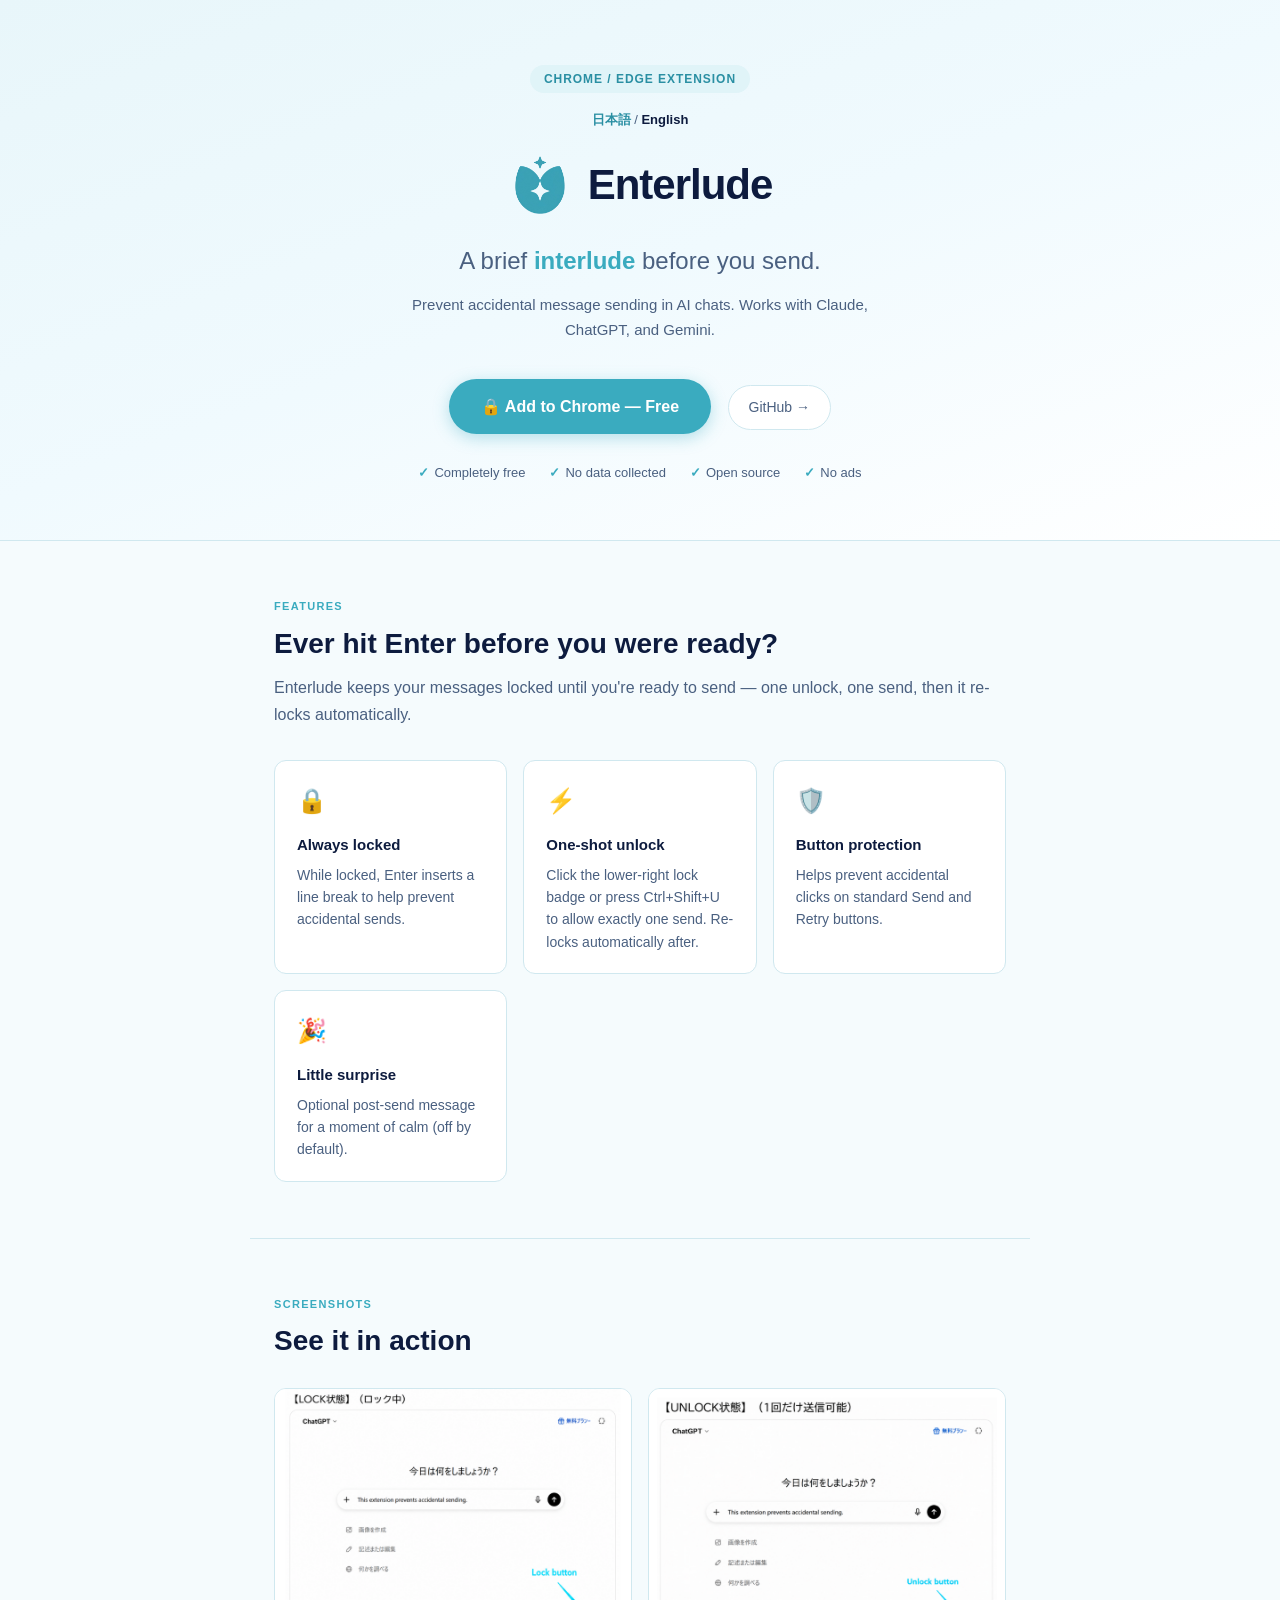
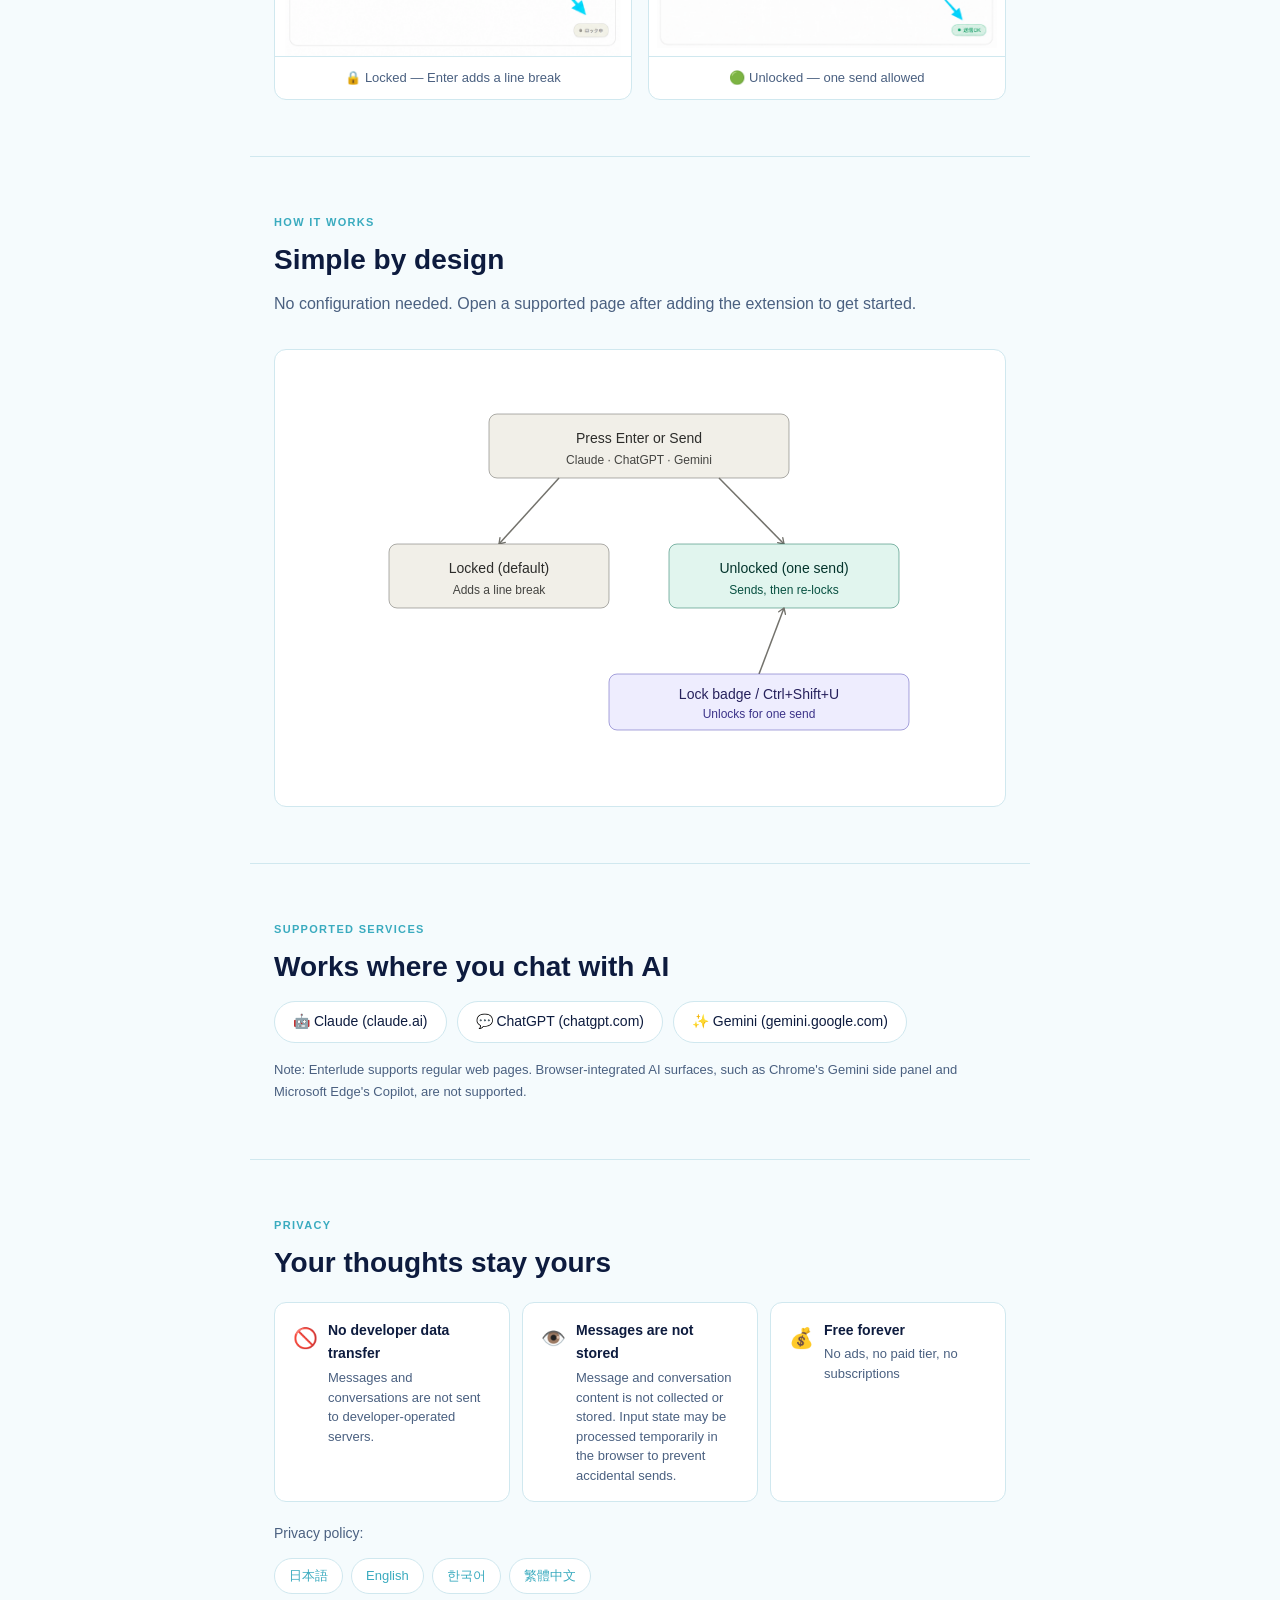
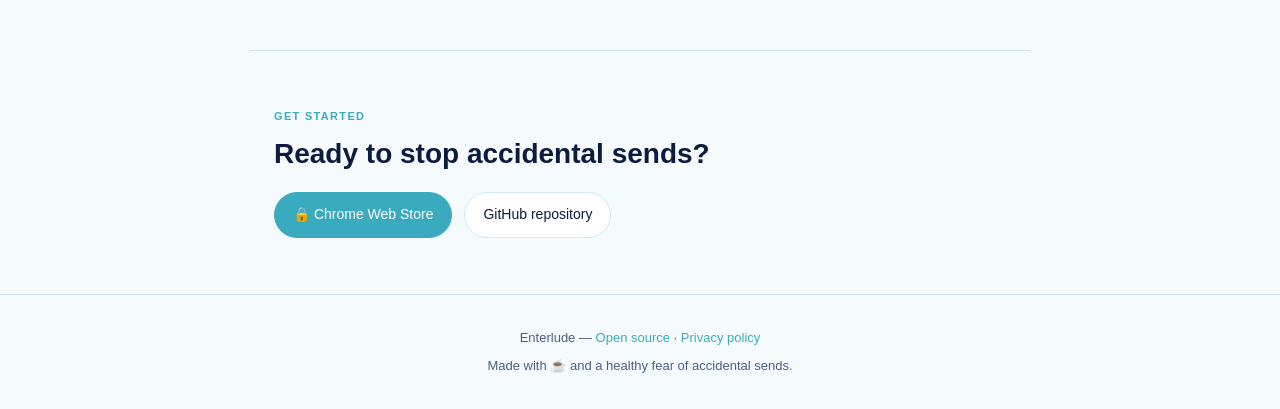
==== docs/en/index.html @ 9939bde4 "docs: add bilingual GitHub Pages homepage" ====
<!DOCTYPE html>
<html lang="en">
<head>
<meta charset="UTF-8">
<meta name="viewport" content="width=device-width, initial-scale=1.0">
<title>Enterlude — Stop Accidental Sends in AI Chat</title>
<style>
  :root {
    --teal: #3AABBF;
    --teal-dark: #2a8fa3;
    --teal-light: #e0f4f8;
    --navy: #0D1B3E;
    --text: #1a2740;
    --text-muted: #4a6080;
    --bg: #f5fbfd;
    --white: #ffffff;
    --border: #d0e8ef;
    --radius: 12px;
  }
  * { box-sizing: border-box; margin: 0; padding: 0; }
  body {
    font-family: -apple-system, BlinkMacSystemFont, sans-serif;
    background: var(--bg);
    color: var(--text);
    line-height: 1.7;
  }
  .hero {
    background: linear-gradient(160deg, #e8f6fa 0%, #f0fafe 50%, #ffffff 100%);
    padding: 64px 24px 56px;
    text-align: center;
    border-bottom: 1px solid var(--border);
  }
  .logo-wrap { display: flex; align-items: center; justify-content: center; gap: 16px; margin-bottom: 20px; }
  .logo-wrap img { width: 64px; height: 64px; }
  .logo-name { font-size: 42px; font-weight: 700; letter-spacing: -1px; color: var(--navy); }
  .hero-tag { display: inline-block; background: var(--teal-light); color: var(--teal-dark); font-size: 12px; font-weight: 600; letter-spacing: .08em; padding: 4px 14px; border-radius: 20px; margin-bottom: 16px; text-transform: uppercase; }
  .lang-switch { margin: 0 auto 18px; font-size: 13px; color: var(--text-muted); }
  .lang-switch a { color: var(--teal-dark); text-decoration: none; font-weight: 600; }
  .lang-switch a[aria-current="page"] { color: var(--navy); }
  .hero-catch { font-size: clamp(18px, 4vw, 24px); color: var(--text-muted); margin-bottom: 10px; }
  .hero-catch em { color: var(--teal); font-style: normal; font-weight: 600; }
  .hero-sub { font-size: 15px; color: var(--text-muted); max-width: 480px; margin: 0 auto 36px; }
  .btn-primary { display: inline-flex; align-items: center; gap: 8px; background: var(--teal); color: #fff; font-size: 16px; font-weight: 600; padding: 14px 32px; border-radius: 50px; text-decoration: none; box-shadow: 0 4px 16px rgba(58,171,191,0.35); }
  .btn-secondary { display: inline-flex; align-items: center; gap: 6px; color: var(--text-muted); font-size: 14px; text-decoration: none; padding: 10px 20px; border: 1px solid var(--border); border-radius: 50px; background: white; margin-left: 12px; }
  .hero-badges { margin-top: 28px; display: flex; justify-content: center; gap: 24px; flex-wrap: wrap; }
  .badge { font-size: 13px; color: var(--text-muted); display: flex; align-items: center; gap: 5px; }
  .badge::before { content: "✓"; color: var(--teal); font-weight: 700; }
  section { max-width: 780px; margin: 0 auto; padding: 56px 24px; }
  section + section { border-top: 1px solid var(--border); }
  .section-label { font-size: 11px; font-weight: 700; letter-spacing: .12em; color: var(--teal); text-transform: uppercase; margin-bottom: 10px; }
  h2 { font-size: clamp(22px, 4vw, 28px); font-weight: 700; color: var(--navy); margin-bottom: 12px; line-height: 1.3; }
  .lead { font-size: 16px; color: var(--text-muted); margin-bottom: 32px; }
  .feature-grid { display: grid; grid-template-columns: repeat(auto-fit, minmax(200px, 1fr)); gap: 16px; }
  .feature-card { background: white; border: 1px solid var(--border); border-radius: var(--radius); padding: 20px 22px; }
  .feature-icon { font-size: 24px; margin-bottom: 10px; }
  .feature-card h3 { font-size: 15px; font-weight: 600; color: var(--navy); margin-bottom: 6px; }
  .feature-card p { font-size: 14px; color: var(--text-muted); line-height: 1.6; }
  .ss-grid { display: grid; grid-template-columns: 1fr 1fr; gap: 16px; margin-top: 28px; }
  .ss-card { background: white; border: 1px solid var(--border); border-radius: var(--radius); overflow: hidden; }
  .ss-card img { width: 100%; display: block; }
  .ss-caption { padding: 10px 14px; font-size: 13px; color: var(--text-muted); text-align: center; border-top: 1px solid var(--border); }
  .how-wrap { background: white; border: 1px solid var(--border); border-radius: var(--radius); padding: 24px; overflow-x: auto; }
  .how-wrap svg { max-width: 100%; height: auto; }
  .service-chips { display: flex; gap: 10px; flex-wrap: wrap; margin-top: 16px; }
  .chip { background: white; border: 1px solid var(--border); border-radius: 50px; padding: 8px 18px; font-size: 14px; font-weight: 500; color: var(--navy); display: flex; align-items: center; gap: 6px; }
  .privacy-grid { display: grid; grid-template-columns: repeat(auto-fit, minmax(180px, 1fr)); gap: 12px; margin-top: 20px; }
  .privacy-item { background: white; border: 1px solid var(--border); border-radius: var(--radius); padding: 16px 18px; display: flex; align-items: flex-start; gap: 10px; }
  .privacy-icon { font-size: 20px; flex-shrink: 0; margin-top: 2px; }
  .privacy-item p { font-size: 13px; color: var(--text-muted); line-height: 1.5; }
  .privacy-item strong { display: block; font-size: 14px; color: var(--navy); margin-bottom: 2px; }
  .pp-grid { display: flex; gap: 8px; flex-wrap: wrap; margin-top: 12px; }
  .pp-link { font-size: 13px; color: var(--teal); text-decoration: none; padding: 6px 14px; border: 1px solid var(--border); border-radius: 20px; background: white; }
  .link-row { display: flex; gap: 12px; flex-wrap: wrap; margin-top: 20px; }
  .link-btn { display: inline-flex; align-items: center; gap: 6px; padding: 10px 18px; border-radius: 50px; font-size: 14px; text-decoration: none; font-weight: 500; border: 1px solid var(--border); background: white; color: var(--navy); }
  .link-btn.accent { background: var(--teal); color: white; border-color: var(--teal); }
  footer { text-align: center; padding: 32px 24px; font-size: 13px; color: var(--text-muted); border-top: 1px solid var(--border); }
  footer a { color: var(--teal); text-decoration: none; }
  @media (max-width: 560px) { .ss-grid { grid-template-columns: 1fr; } .btn-secondary { margin-left: 0; margin-top: 10px; } .logo-name { font-size: 32px; } }
</style>
</head>
<body>

<header class="hero">
  <div class="hero-tag">Chrome / Edge Extension</div>
  <nav class="lang-switch" aria-label="Choose language"><a href="../" lang="ja">日本語</a> / <a href="./" aria-current="page">English</a></nav>
  <div class="logo-wrap">
    <img src="[data-uri]" alt="Enterlude logo">
    <span class="logo-name">Enterlude</span>
  </div>
  <p class="hero-catch">A brief <em>interlude</em> before you send.</p>
  <p class="hero-sub">Prevent accidental message sending in AI chats. Works with Claude, ChatGPT, and Gemini.</p>
  <div>
    <a class="btn-primary" href="https://chromewebstore.google.com/detail/enterlude-ai%E8%AA%A4%E9%80%81%E4%BF%A1%E9%98%B2%E6%AD%A2/efefkammkfpoccefhmeeifidffackpkm" target="_blank">🔒 Add to Chrome — Free</a>
    <a class="btn-secondary" href="https://github.com/Maximiliana65/enterlude" target="_blank">GitHub →</a>
  </div>
  <div class="hero-badges">
    <span class="badge">Completely free</span>
    <span class="badge">No data collected</span>
    <span class="badge">Open source</span>
    <span class="badge">No ads</span>
  </div>
</header>

<section>
  <div class="section-label">Features</div>
  <h2>Ever hit Enter before you were ready?</h2>
  <p class="lead">Enterlude keeps your messages locked until you're ready to send — one unlock, one send, then it re-locks automatically.</p>
  <div class="feature-grid">
    <div class="feature-card"><div class="feature-icon">🔒</div><h3>Always locked</h3><p>While locked, Enter inserts a line break to help prevent accidental sends.</p></div>
    <div class="feature-card"><div class="feature-icon">⚡</div><h3>One-shot unlock</h3><p>Click the lower-right lock badge or press Ctrl+Shift+U to allow exactly one send. Re-locks automatically after.</p></div>
    <div class="feature-card"><div class="feature-icon">🛡️</div><h3>Button protection</h3><p>Helps prevent accidental clicks on standard Send and Retry buttons.</p></div>
    <div class="feature-card"><div class="feature-icon">🎉</div><h3>Little surprise</h3><p>Optional post-send message for a moment of calm (off by default).</p></div>
  </div>
</section>

<section>
  <div class="section-label">Screenshots</div>
  <h2>See it in action</h2>
  <div class="ss-grid">
    <div class="ss-card"><img src="[data-uri]" alt="Locked state"><div class="ss-caption">🔒 Locked — Enter adds a line break</div></div>
    <div class="ss-card"><img src="[data-uri]" alt="Unlocked state"><div class="ss-caption">🟢 Unlocked — one send allowed</div></div>
  </div>
</section>

<section>
  <div class="section-label">How it works</div>
  <h2>Simple by design</h2>
<p class="lead">No configuration needed. Open a supported page after adding the extension to get started.</p>
  <div class="how-wrap"><svg width="680" height="400" viewBox="0 0 680 400" xmlns="http://www.w3.org/2000/svg" role="img">
<title>How Enterlude works</title>
<desc>Flow diagram showing that pressing Enter or Send while locked adds a line break, while unlocking with the lower-right lock badge or shortcut allows exactly one send before it automatically re-locks.</desc>
<defs>
<marker id="arrow" viewBox="0 0 10 10" refX="8" refY="5" markerWidth="6" markerHeight="6" orient="auto-start-reverse"><path d="M2 1L8 5L2 9" fill="none" stroke="#73726c" stroke-width="1.5" stroke-linecap="round" stroke-linejoin="round"/></marker>
</defs>

<rect x="190" y="40" width="300" height="64" rx="8" fill="#F1EFE8" stroke="#5F5E5A" stroke-width="0.5"/>
<text x="340" y="64" text-anchor="middle" dominant-baseline="central" font-family="sans-serif" font-size="14" font-weight="500" fill="#2C2C2A">Press Enter or Send</text>
<text x="340" y="86" text-anchor="middle" dominant-baseline="central" font-family="sans-serif" font-size="12" fill="#444441">Claude · ChatGPT · Gemini</text>

<line x1="260" y1="104" x2="200" y2="170" stroke="#73726c" stroke-width="1.5" marker-end="url(#arrow)"/>
<line x1="420" y1="104" x2="485" y2="170" stroke="#73726c" stroke-width="1.5" marker-end="url(#arrow)"/>

<rect x="90" y="170" width="220" height="64" rx="8" fill="#F1EFE8" stroke="#5F5E5A" stroke-width="0.5"/>
<text x="200" y="194" text-anchor="middle" dominant-baseline="central" font-family="sans-serif" font-size="14" font-weight="500" fill="#2C2C2A">Locked (default)</text>
<text x="200" y="216" text-anchor="middle" dominant-baseline="central" font-family="sans-serif" font-size="12" fill="#444441">Adds a line break</text>

<rect x="370" y="170" width="230" height="64" rx="8" fill="#E1F5EE" stroke="#0F6E56" stroke-width="0.5"/>
<text x="485" y="194" text-anchor="middle" dominant-baseline="central" font-family="sans-serif" font-size="14" font-weight="500" fill="#04342C">Unlocked (one send)</text>
<text x="485" y="216" text-anchor="middle" dominant-baseline="central" font-family="sans-serif" font-size="12" fill="#085041">Sends, then re-locks</text>

<line x1="460" y1="300" x2="485" y2="234" stroke="#73726c" stroke-width="1.5" marker-end="url(#arrow)"/>

<rect x="310" y="300" width="300" height="56" rx="8" fill="#EEEDFE" stroke="#534AB7" stroke-width="0.5"/>
<text x="460" y="320" text-anchor="middle" dominant-baseline="central" font-family="sans-serif" font-size="14" font-weight="500" fill="#26215C">Lock badge / Ctrl+Shift+U</text>
<text x="460" y="340" text-anchor="middle" dominant-baseline="central" font-family="sans-serif" font-size="12" fill="#3C3489">Unlocks for one send</text>
</svg></div>
</section>

<section>
  <div class="section-label">Supported services</div>
  <h2>Works where you chat with AI</h2>
  <div class="service-chips">
    <div class="chip">🤖 Claude (claude.ai)</div>
    <div class="chip">💬 ChatGPT (chatgpt.com)</div>
    <div class="chip">✨ Gemini (gemini.google.com)</div>
  </div>
<p style="margin-top:16px; font-size:13px; color:var(--text-muted);">Note: Enterlude supports regular web pages. Browser-integrated AI surfaces, such as Chrome's Gemini side panel and Microsoft Edge's Copilot, are not supported.</p>
</section>

<section>
  <div class="section-label">Privacy</div>
  <h2>Your thoughts stay yours</h2>
  <div class="privacy-grid">
<div class="privacy-item"><div class="privacy-icon">🚫</div><div><strong>No developer data transfer</strong><p>Messages and conversations are not sent to developer-operated servers.</p></div></div>
<div class="privacy-item"><div class="privacy-icon">👁️</div><div><strong>Messages are not stored</strong><p>Message and conversation content is not collected or stored. Input state may be processed temporarily in the browser to prevent accidental sends.</p></div></div>
    <div class="privacy-item"><div class="privacy-icon">💰</div><div><strong>Free forever</strong><p>No ads, no paid tier, no subscriptions</p></div></div>
  </div>
  <p style="margin-top:20px; font-size:14px; color:var(--text-muted);">Privacy policy:</p>
  <div class="pp-grid">
    <a class="pp-link" href="https://maximiliana65.github.io/enterlude/privacy.html">日本語</a>
    <a class="pp-link" href="https://maximiliana65.github.io/enterlude/privacy.en.html">English</a>
    <a class="pp-link" href="https://maximiliana65.github.io/enterlude/privacy.ko.html">한국어</a>
    <a class="pp-link" href="https://maximiliana65.github.io/enterlude/privacy.zh-TW.html">繁體中文</a>
  </div>
</section>

<section>
  <div class="section-label">Get started</div>
  <h2>Ready to stop accidental sends?</h2>
  <div class="link-row">
    <a class="link-btn accent" href="https://chromewebstore.google.com/detail/enterlude-ai%E8%AA%A4%E9%80%81%E4%BF%A1%E9%98%B2%E6%AD%A2/efefkammkfpoccefhmeeifidffackpkm" target="_blank">🔒 Chrome Web Store</a>
    <a class="link-btn" href="https://github.com/Maximiliana65/enterlude" target="_blank">GitHub repository</a>
  </div>
</section>

<footer>
  <p>Enterlude — <a href="https://github.com/Maximiliana65/enterlude" target="_blank">Open source</a> · <a href="https://maximiliana65.github.io/enterlude/privacy.en.html">Privacy policy</a></p>
  <p style="margin-top:6px;">Made with ☕ and a healthy fear of accidental sends.</p>
</footer>

</body>
</html>
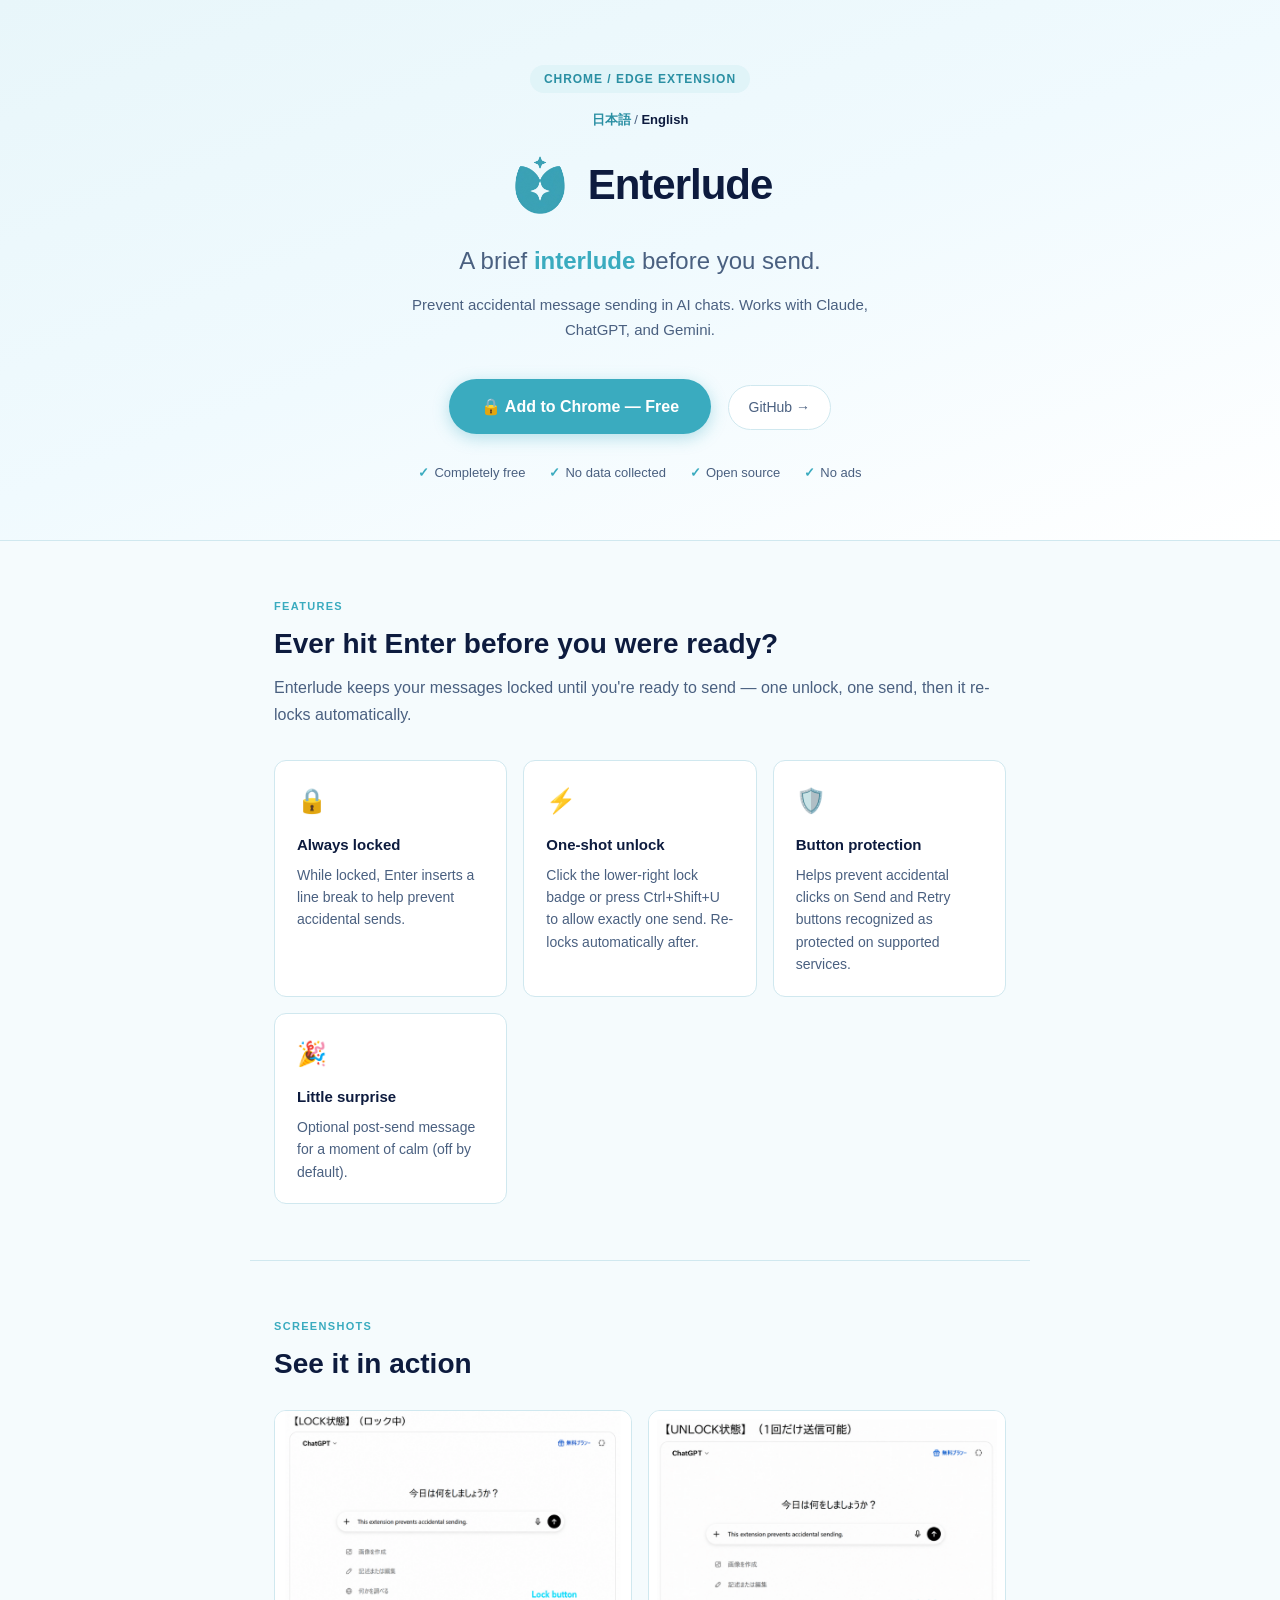
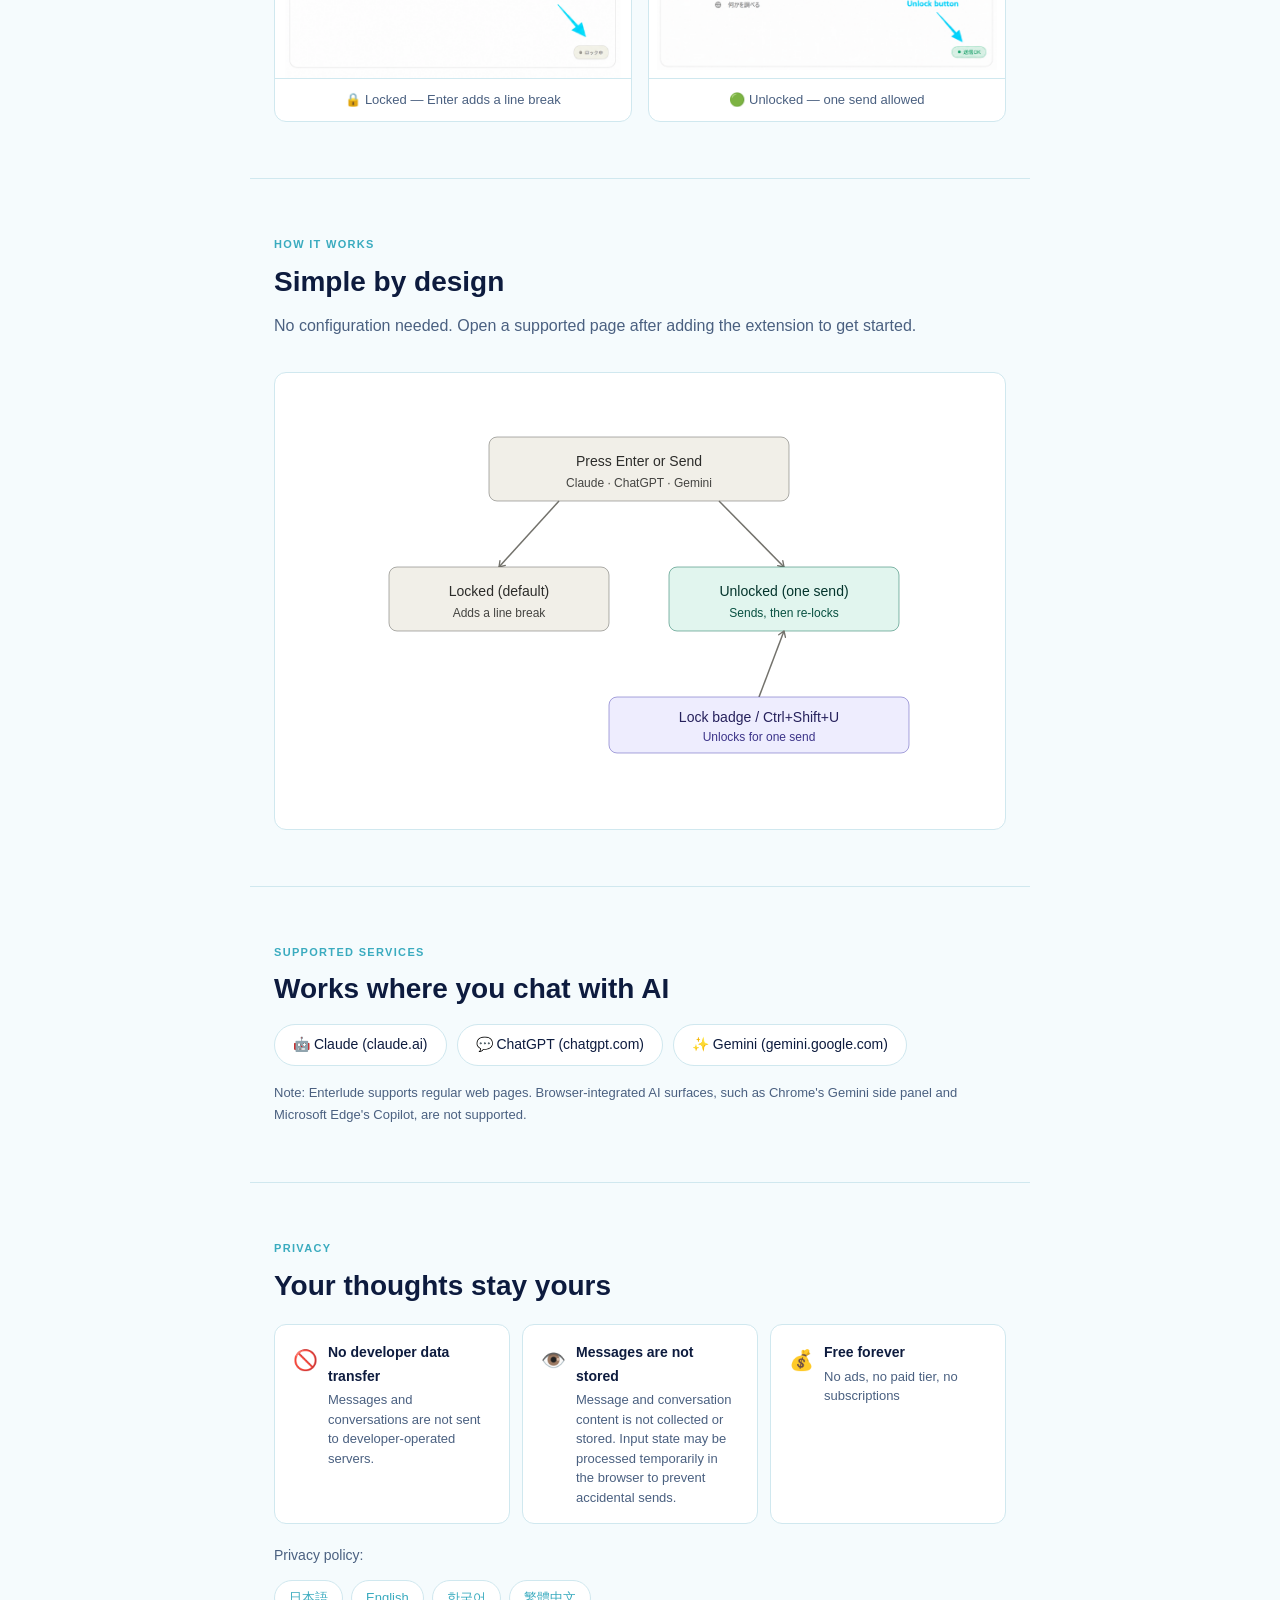
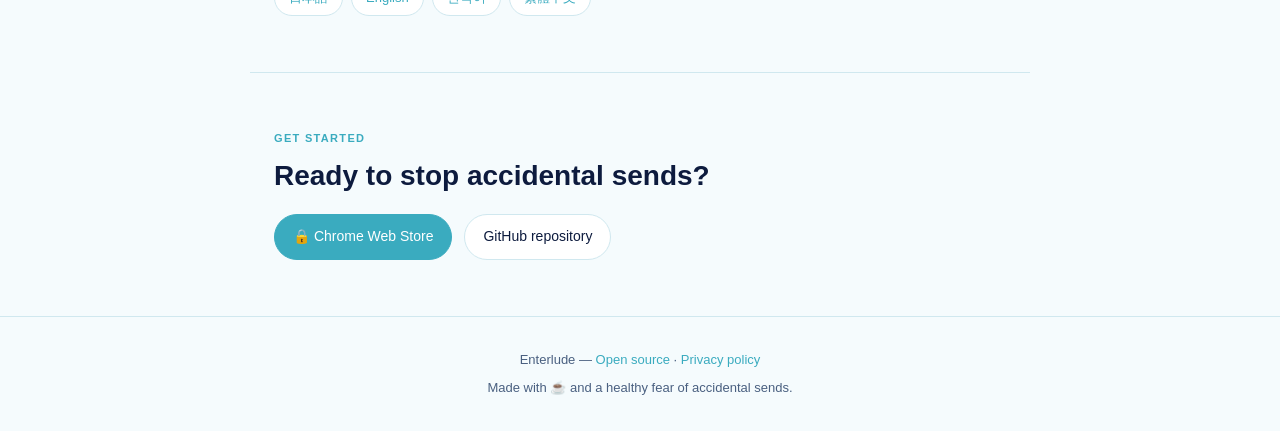
==== commit eaa6a26d: "docs: align current architecture guidance" ====
--- a/docs/en/index.html
+++ b/docs/en/index.html
@@ -3,6 +3,7 @@
 <head>
 <meta charset="UTF-8">
 <meta name="viewport" content="width=device-width, initial-scale=1.0">
+<link rel="icon" type="image/png" href="../images/favicon.png">
 <title>Enterlude — Stop Accidental Sends in AI Chat</title>
 <style>
   :root {
@@ -108,7 +109,7 @@
   <div class="feature-grid">
     <div class="feature-card"><div class="feature-icon">🔒</div><h3>Always locked</h3><p>While locked, Enter inserts a line break to help prevent accidental sends.</p></div>
     <div class="feature-card"><div class="feature-icon">⚡</div><h3>One-shot unlock</h3><p>Click the lower-right lock badge or press Ctrl+Shift+U to allow exactly one send. Re-locks automatically after.</p></div>
-    <div class="feature-card"><div class="feature-icon">🛡️</div><h3>Button protection</h3><p>Helps prevent accidental clicks on standard Send and Retry buttons.</p></div>
+    <div class="feature-card"><div class="feature-icon">🛡️</div><h3>Button protection</h3><p>Helps prevent accidental clicks on Send and Retry buttons recognized as protected on supported services.</p></div>
     <div class="feature-card"><div class="feature-icon">🎉</div><h3>Little surprise</h3><p>Optional post-send message for a moment of calm (off by default).</p></div>
   </div>
 </section>
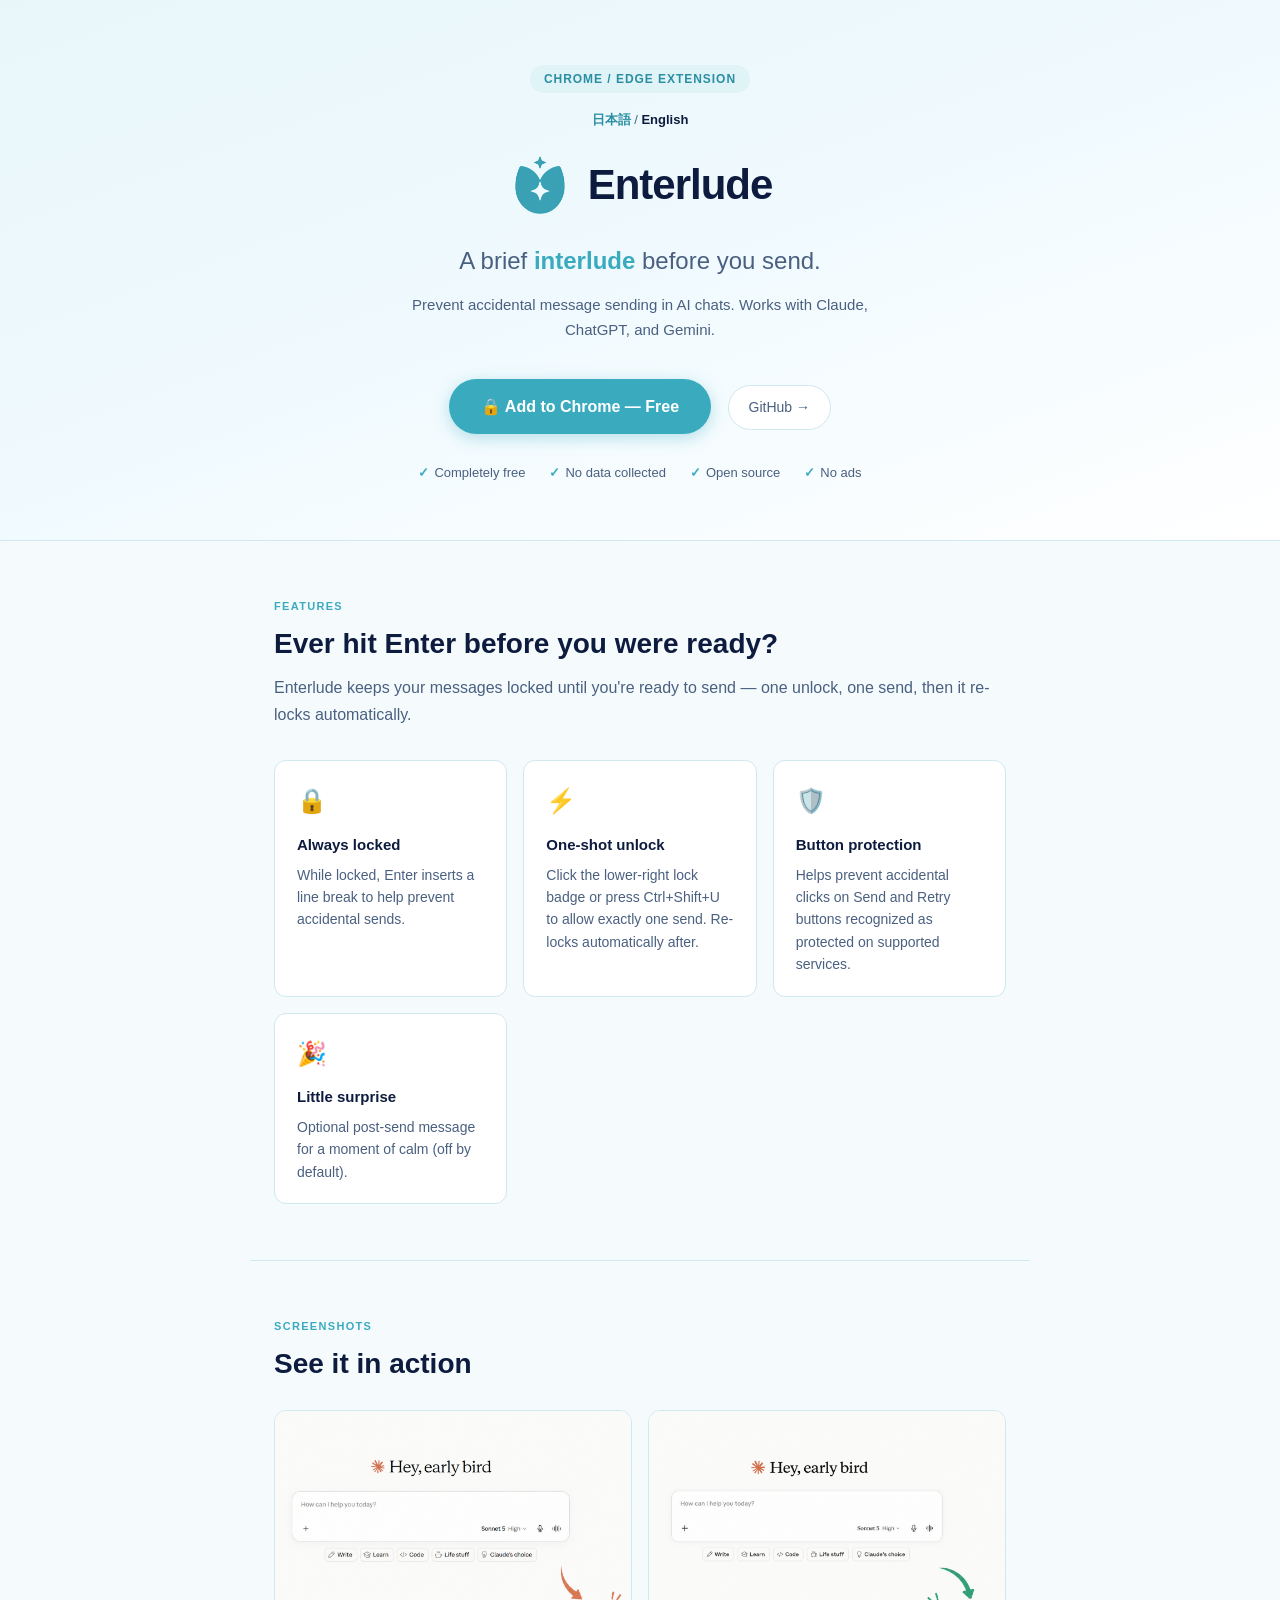
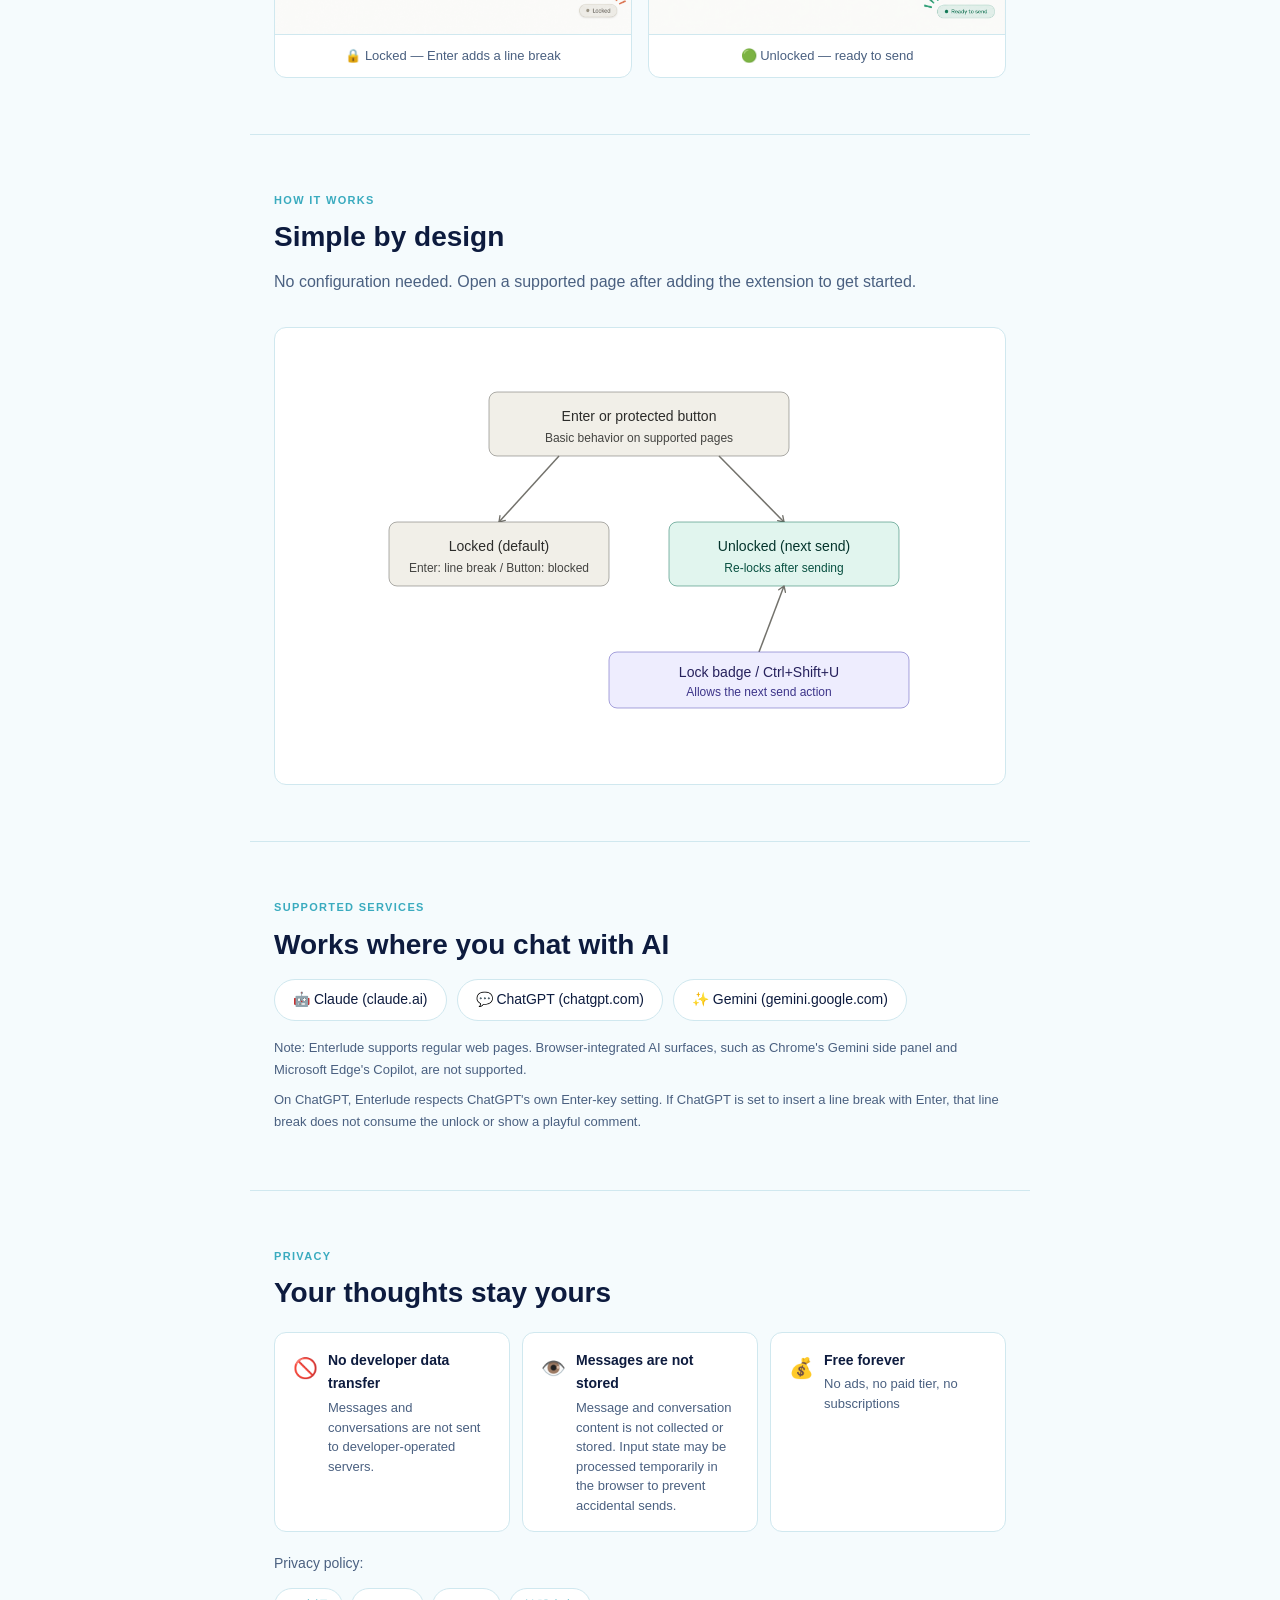
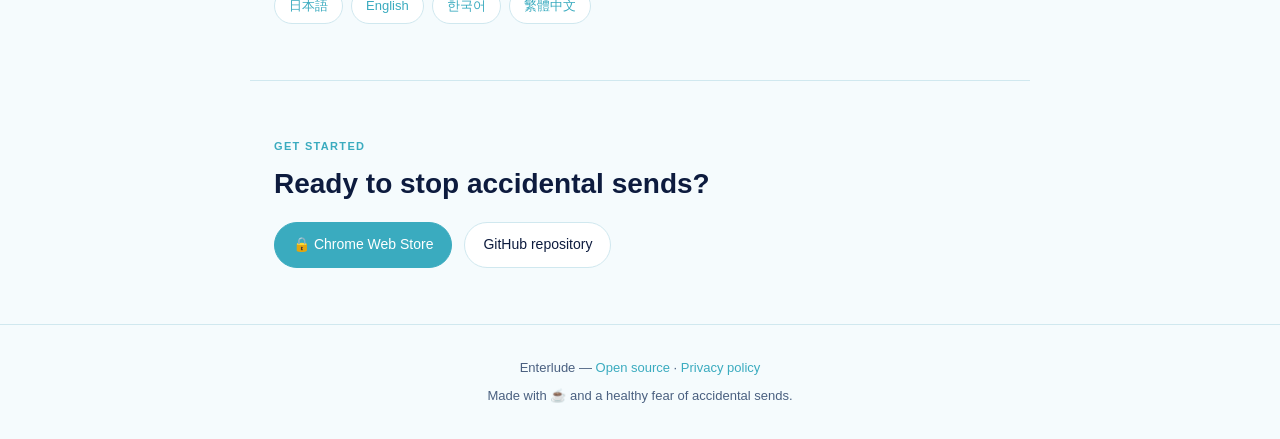
==== commit 355a834f: "docs: align ChatGPT compatibility copy and assets" ====
--- a/docs/en/index.html
+++ b/docs/en/index.html
@@ -118,8 +118,8 @@
   <div class="section-label">Screenshots</div>
   <h2>See it in action</h2>
   <div class="ss-grid">
-    <div class="ss-card"><img src="[data-uri]